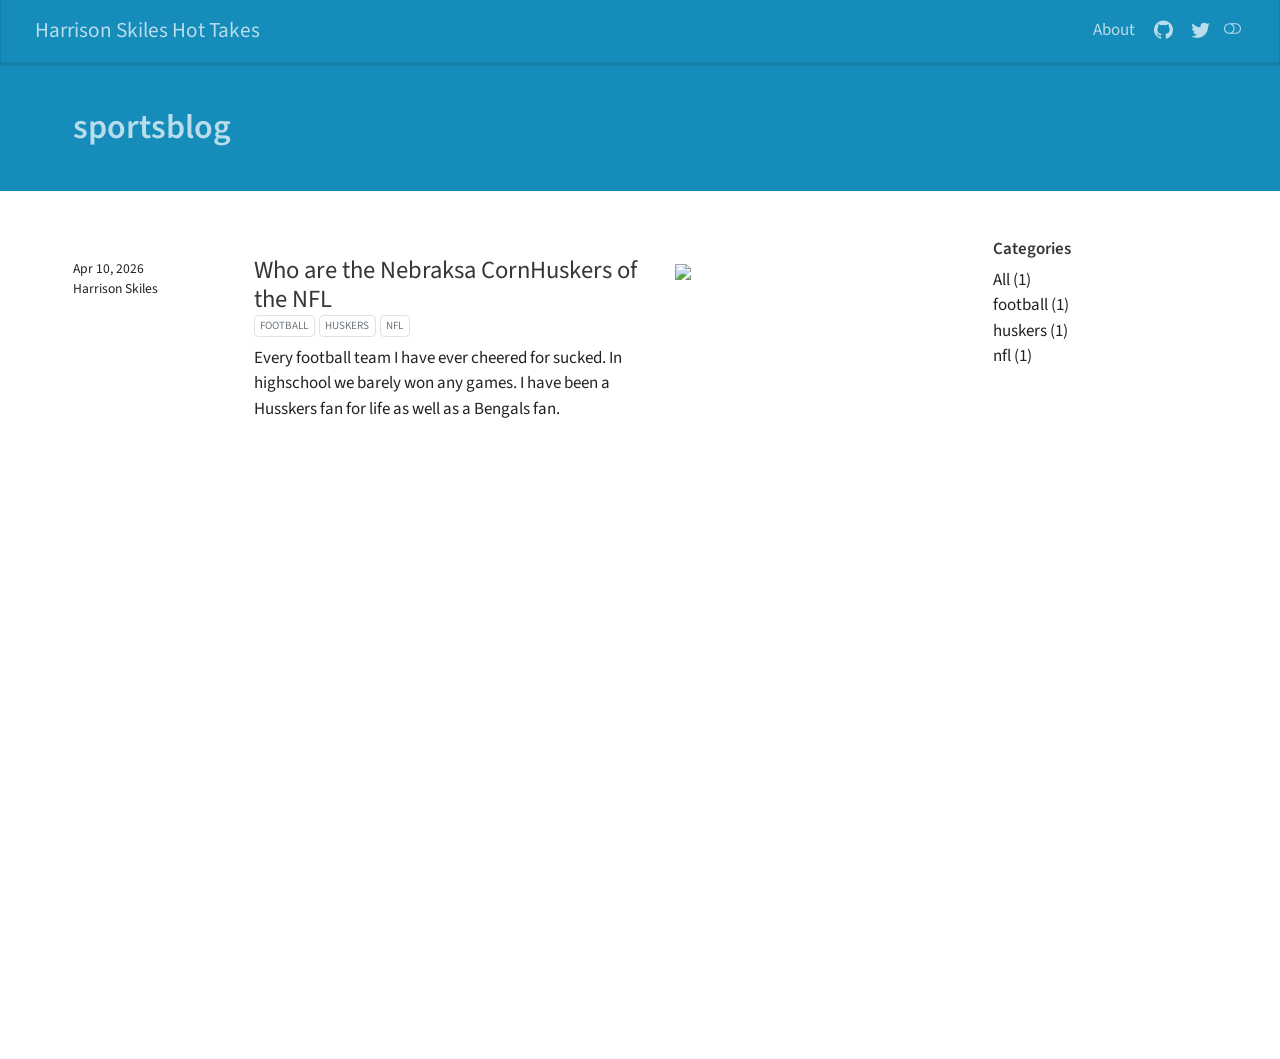
==== index.html @ ccaba86a "edited About me" ====
<!DOCTYPE html>
<html xmlns="http://www.w3.org/1999/xhtml" lang="en" xml:lang="en"><head>

<meta charset="utf-8">
<meta name="generator" content="quarto-1.8.25">

<meta name="viewport" content="width=device-width, initial-scale=1.0, user-scalable=yes">


<title>sportsblog – Harrison Skiles Hot Takes</title>
<style>
code{white-space: pre-wrap;}
span.smallcaps{font-variant: small-caps;}
div.columns{display: flex; gap: min(4vw, 1.5em);}
div.column{flex: auto; overflow-x: auto;}
div.hanging-indent{margin-left: 1.5em; text-indent: -1.5em;}
ul.task-list{list-style: none;}
ul.task-list li input[type="checkbox"] {
  width: 0.8em;
  margin: 0 0.8em 0.2em -1em; /* quarto-specific, see https://github.com/quarto-dev/quarto-cli/issues/4556 */ 
  vertical-align: middle;
}
</style>


<script src="site_libs/quarto-nav/quarto-nav.js"></script>
<script src="site_libs/quarto-nav/headroom.min.js"></script>
<script src="site_libs/clipboard/clipboard.min.js"></script>
<script src="site_libs/quarto-search/autocomplete.umd.js"></script>
<script src="site_libs/quarto-search/fuse.min.js"></script>
<script src="site_libs/quarto-search/quarto-search.js"></script>
<meta name="quarto:offset" content="./">
<link href="./logo.png" rel="icon" type="image/png">
<script src="site_libs/quarto-listing/list.min.js"></script>
<script src="site_libs/quarto-listing/quarto-listing.js"></script>
<script src="site_libs/quarto-html/quarto.js" type="module"></script>
<script src="site_libs/quarto-html/tabsets/tabsets.js" type="module"></script>
<script src="site_libs/quarto-html/axe/axe-check.js" type="module"></script>
<script src="site_libs/quarto-html/popper.min.js"></script>
<script src="site_libs/quarto-html/tippy.umd.min.js"></script>
<script src="site_libs/quarto-html/anchor.min.js"></script>
<link href="site_libs/quarto-html/tippy.css" rel="stylesheet">
<link href="site_libs/quarto-html/quarto-syntax-highlighting-7b89279ff1a6dce999919e0e67d4d9ec.css" rel="stylesheet" class="quarto-color-scheme" id="quarto-text-highlighting-styles">
<link href="site_libs/quarto-html/quarto-syntax-highlighting-dark-707d8167ce6003fca903bfe2be84ab7f.css" rel="stylesheet" class="quarto-color-scheme quarto-color-alternate" id="quarto-text-highlighting-styles">
<link href="site_libs/quarto-html/quarto-syntax-highlighting-7b89279ff1a6dce999919e0e67d4d9ec.css" rel="stylesheet" class="quarto-color-scheme-extra" id="quarto-text-highlighting-styles">
<script src="site_libs/bootstrap/bootstrap.min.js"></script>
<link href="site_libs/bootstrap/bootstrap-icons.css" rel="stylesheet">
<link href="site_libs/bootstrap/bootstrap-051849a2a1e0f68eed7367b8dc269a5d.min.css" rel="stylesheet" append-hash="true" class="quarto-color-scheme" id="quarto-bootstrap" data-mode="light">
<link href="site_libs/bootstrap/bootstrap-dark-1e331284f2732624e1aaac149c455d23.min.css" rel="stylesheet" append-hash="true" class="quarto-color-scheme quarto-color-alternate" id="quarto-bootstrap" data-mode="light">
<link href="site_libs/bootstrap/bootstrap-051849a2a1e0f68eed7367b8dc269a5d.min.css" rel="stylesheet" append-hash="true" class="quarto-color-scheme-extra" id="quarto-bootstrap" data-mode="light">
<script id="quarto-search-options" type="application/json">{
  "location": "navbar",
  "copy-button": false,
  "collapse-after": 3,
  "panel-placement": "end",
  "type": "overlay",
  "limit": 50,
  "keyboard-shortcut": [
    "f",
    "/",
    "s"
  ],
  "show-item-context": false,
  "language": {
    "search-no-results-text": "No results",
    "search-matching-documents-text": "matching documents",
    "search-copy-link-title": "Copy link to search",
    "search-hide-matches-text": "Hide additional matches",
    "search-more-match-text": "more match in this document",
    "search-more-matches-text": "more matches in this document",
    "search-clear-button-title": "Clear",
    "search-text-placeholder": "",
    "search-detached-cancel-button-title": "Cancel",
    "search-submit-button-title": "Submit",
    "search-label": "Search"
  }
}</script>
<script>

  window.document.addEventListener("DOMContentLoaded", function (_event) {
    const listingTargetEl = window.document.querySelector('#listing-listing .list');
    if (!listingTargetEl) {
      // No listing discovered, do not attach.
      return; 
    }

    const options = {
      valueNames: ['listing-date','listing-title','listing-author','listing-image','listing-description','listing-categories',{ data: ['index'] },{ data: ['categories'] },{ data: ['listing-date-sort'] },{ data: ['listing-file-modified-sort'] }],
      
      searchColumns: ["listing-date","listing-title","listing-author","listing-image","listing-description","listing-categories"],
    };

    window['quarto-listings'] = window['quarto-listings'] || {};
    window['quarto-listings']['listing-listing'] = new List('listing-listing', options);

    if (window['quarto-listing-loaded']) {
      window['quarto-listing-loaded']();
    }
  });

  window.addEventListener('hashchange',() => {
    if (window['quarto-listing-loaded']) {
      window['quarto-listing-loaded']();
    }
  })
  </script>

  <script src="https://cdnjs.cloudflare.com/polyfill/v3/polyfill.min.js?features=es6"></script>
  <script src="https://cdn.jsdelivr.net/npm/mathjax@3/es5/tex-chtml-full.js" type="text/javascript"></script>

<script type="text/javascript">
const typesetMath = (el) => {
  if (window.MathJax) {
    // MathJax Typeset
    window.MathJax.typeset([el]);
  } else if (window.katex) {
    // KaTeX Render
    var mathElements = el.getElementsByClassName("math");
    var macros = [];
    for (var i = 0; i < mathElements.length; i++) {
      var texText = mathElements[i].firstChild;
      if (mathElements[i].tagName == "SPAN" && texText && texText.data) {
        window.katex.render(texText.data, mathElements[i], {
          displayMode: mathElements[i].classList.contains('display'),
          throwOnError: false,
          macros: macros,
          fleqn: false
        });
      }
    }
  }
}
window.Quarto = {
  typesetMath
};
</script>

<link rel="stylesheet" href="styles.css">
</head>

<body class="nav-fixed quarto-light"><script id="quarto-html-before-body" type="application/javascript">
    const toggleBodyColorMode = (bsSheetEl) => {
      const mode = bsSheetEl.getAttribute("data-mode");
      const bodyEl = window.document.querySelector("body");
      if (mode === "dark") {
        bodyEl.classList.add("quarto-dark");
        bodyEl.classList.remove("quarto-light");
      } else {
        bodyEl.classList.add("quarto-light");
        bodyEl.classList.remove("quarto-dark");
      }
    }
    const toggleBodyColorPrimary = () => {
      const bsSheetEl = window.document.querySelector("link#quarto-bootstrap:not([rel=disabled-stylesheet])");
      if (bsSheetEl) {
        toggleBodyColorMode(bsSheetEl);
      }
    }
    const setColorSchemeToggle = (alternate) => {
      const toggles = window.document.querySelectorAll('.quarto-color-scheme-toggle');
      for (let i=0; i < toggles.length; i++) {
        const toggle = toggles[i];
        if (toggle) {
          if (alternate) {
            toggle.classList.add("alternate");
          } else {
            toggle.classList.remove("alternate");
          }
        }
      }
    };
    const toggleColorMode = (alternate) => {
      // Switch the stylesheets
      const primaryStylesheets = window.document.querySelectorAll('link.quarto-color-scheme:not(.quarto-color-alternate)');
      const alternateStylesheets = window.document.querySelectorAll('link.quarto-color-scheme.quarto-color-alternate');
      manageTransitions('#quarto-margin-sidebar .nav-link', false);
      if (alternate) {
        // note: dark is layered on light, we don't disable primary!
        enableStylesheet(alternateStylesheets);
        for (const sheetNode of alternateStylesheets) {
          if (sheetNode.id === "quarto-bootstrap") {
            toggleBodyColorMode(sheetNode);
          }
        }
      } else {
        disableStylesheet(alternateStylesheets);
        enableStylesheet(primaryStylesheets)
        toggleBodyColorPrimary();
      }
      manageTransitions('#quarto-margin-sidebar .nav-link', true);
      // Switch the toggles
      setColorSchemeToggle(alternate)
      // Hack to workaround the fact that safari doesn't
      // properly recolor the scrollbar when toggling (#1455)
      if (navigator.userAgent.indexOf('Safari') > 0 && navigator.userAgent.indexOf('Chrome') == -1) {
        manageTransitions("body", false);
        window.scrollTo(0, 1);
        setTimeout(() => {
          window.scrollTo(0, 0);
          manageTransitions("body", true);
        }, 40);
      }
    }
    const disableStylesheet = (stylesheets) => {
      for (let i=0; i < stylesheets.length; i++) {
        const stylesheet = stylesheets[i];
        stylesheet.rel = 'disabled-stylesheet';
      }
    }
    const enableStylesheet = (stylesheets) => {
      for (let i=0; i < stylesheets.length; i++) {
        const stylesheet = stylesheets[i];
        if(stylesheet.rel !== 'stylesheet') { // for Chrome, which will still FOUC without this check
          stylesheet.rel = 'stylesheet';
        }
      }
    }
    const manageTransitions = (selector, allowTransitions) => {
      const els = window.document.querySelectorAll(selector);
      for (let i=0; i < els.length; i++) {
        const el = els[i];
        if (allowTransitions) {
          el.classList.remove('notransition');
        } else {
          el.classList.add('notransition');
        }
      }
    }
    const isFileUrl = () => {
      return window.location.protocol === 'file:';
    }
    const hasAlternateSentinel = () => {
      let styleSentinel = getColorSchemeSentinel();
      if (styleSentinel !== null) {
        return styleSentinel === "alternate";
      } else {
        return false;
      }
    }
    const setStyleSentinel = (alternate) => {
      const value = alternate ? "alternate" : "default";
      if (!isFileUrl()) {
        window.localStorage.setItem("quarto-color-scheme", value);
      } else {
        localAlternateSentinel = value;
      }
    }
    const getColorSchemeSentinel = () => {
      if (!isFileUrl()) {
        const storageValue = window.localStorage.getItem("quarto-color-scheme");
        return storageValue != null ? storageValue : localAlternateSentinel;
      } else {
        return localAlternateSentinel;
      }
    }
    const toggleGiscusIfUsed = (isAlternate, darkModeDefault) => {
      const baseTheme = document.querySelector('#giscus-base-theme')?.value ?? 'light';
      const alternateTheme = document.querySelector('#giscus-alt-theme')?.value ?? 'dark';
      let newTheme = '';
      if(authorPrefersDark) {
        newTheme = isAlternate ? baseTheme : alternateTheme;
      } else {
        newTheme = isAlternate ? alternateTheme : baseTheme;
      }
      const changeGiscusTheme = () => {
        // From: https://github.com/giscus/giscus/issues/336
        const sendMessage = (message) => {
          const iframe = document.querySelector('iframe.giscus-frame');
          if (!iframe) return;
          iframe.contentWindow.postMessage({ giscus: message }, 'https://giscus.app');
        }
        sendMessage({
          setConfig: {
            theme: newTheme
          }
        });
      }
      const isGiscussLoaded = window.document.querySelector('iframe.giscus-frame') !== null;
      if (isGiscussLoaded) {
        changeGiscusTheme();
      }
    };
    const authorPrefersDark = false;
    const darkModeDefault = authorPrefersDark;
      document.querySelector('link#quarto-text-highlighting-styles.quarto-color-scheme-extra').rel = 'disabled-stylesheet';
      document.querySelector('link#quarto-bootstrap.quarto-color-scheme-extra').rel = 'disabled-stylesheet';
    let localAlternateSentinel = darkModeDefault ? 'alternate' : 'default';
    // Dark / light mode switch
    window.quartoToggleColorScheme = () => {
      // Read the current dark / light value
      let toAlternate = !hasAlternateSentinel();
      toggleColorMode(toAlternate);
      setStyleSentinel(toAlternate);
      toggleGiscusIfUsed(toAlternate, darkModeDefault);
      window.dispatchEvent(new Event('resize'));
    };
    // Switch to dark mode if need be
    if (hasAlternateSentinel()) {
      toggleColorMode(true);
    } else {
      toggleColorMode(false);
    }
  </script>

<div id="quarto-search-results"></div>
  <header id="quarto-header" class="headroom fixed-top quarto-banner">
    <nav class="navbar navbar-expand-lg " data-bs-theme="dark">
      <div class="navbar-container container-fluid">
      <div class="navbar-brand-container mx-auto">
    <a href="./index.html" class="navbar-brand navbar-brand-logo">
    </a>
    <a class="navbar-brand" href="./index.html">
    <span class="navbar-title">Harrison Skiles Hot Takes</span>
    </a>
  </div>
            <div id="quarto-search" class="" title="Search"></div>
          <button class="navbar-toggler" type="button" data-bs-toggle="collapse" data-bs-target="#navbarCollapse" aria-controls="navbarCollapse" role="menu" aria-expanded="false" aria-label="Toggle navigation" onclick="if (window.quartoToggleHeadroom) { window.quartoToggleHeadroom(); }">
  <span class="navbar-toggler-icon"></span>
</button>
          <div class="collapse navbar-collapse" id="navbarCollapse">
            <ul class="navbar-nav navbar-nav-scroll ms-auto">
  <li class="nav-item">
    <a class="nav-link" href="./about.html"> 
<span class="menu-text">About</span></a>
  </li>  
  <li class="nav-item compact">
    <a class="nav-link" href="https://github.com/hskiles"> <i class="bi bi-github" role="img">
</i> 
<span class="menu-text"></span></a>
  </li>  
  <li class="nav-item compact">
    <a class="nav-link" href="https://twitter.com/mattwaite"> <i class="bi bi-twitter" role="img">
</i> 
<span class="menu-text"></span></a>
  </li>  
</ul>
          </div> <!-- /navcollapse -->
            <div class="quarto-navbar-tools">
  <a href="" class="quarto-color-scheme-toggle quarto-navigation-tool  px-1" onclick="window.quartoToggleColorScheme(); return false;" title="Toggle dark mode"><i class="bi"></i></a>
</div>
      </div> <!-- /container-fluid -->
    </nav>
</header>
<!-- content -->
<header id="title-block-header" class="quarto-title-block default page-columns page-full">
  <div class="quarto-title-banner page-columns page-full">
    <div class="quarto-title column-page-left">
      <h1 class="title">sportsblog</h1>
                      </div>
  </div>
    
  
  <div class="quarto-title-meta column-page-left">

      
    
      
    </div>
    
  
  </header><div id="quarto-content" class="quarto-container page-columns page-rows-contents page-layout-full page-navbar">
<!-- sidebar -->
<!-- margin-sidebar -->
    <div id="quarto-margin-sidebar" class="sidebar margin-sidebar">
        
    <h5 class="quarto-listing-category-title">Categories</h5><div class="quarto-listing-category category-default"><div class="category" data-category="">All <span class="quarto-category-count">(1)</span></div><div class="category" data-category="Zm9vdGJhbGw=">football <span class="quarto-category-count">(1)</span></div><div class="category" data-category="aHVza2Vycw==">huskers <span class="quarto-category-count">(1)</span></div><div class="category" data-category="bmZs">nfl <span class="quarto-category-count">(1)</span></div></div></div>
<!-- main -->
<main class="content quarto-banner-title-block column-page-left" id="quarto-document-content">










<div class="quarto-listing quarto-listing-container-default" id="listing-listing">
<div class="list quarto-listing-default">
<div class="quarto-post image-right" data-index="0" data-categories="Zm9vdGJhbGwlMkNodXNrZXJzJTJDbmZs" data-listing-date-sort="1775797200000" data-listing-file-modified-sort="1775000383037" data-listing-date-modified-sort="NaN" data-listing-reading-time-sort="1" data-listing-word-count-sort="30">
<div class="thumbnail"><a href="./posts/ncaa-football-huskers-nfl/index.html" class="no-external">

<img loading="lazy" src="./posts/ncaa-football-huskers-nfl/image.png" class="thumbnail-image">

</a></div>
<div class="body">
<h3 class="no-anchor listing-title">
<a href="./posts/ncaa-football-huskers-nfl/index.html" class="no-external">Who are the Nebraksa CornHuskers of the NFL</a>
</h3>
<div class="listing-categories">

<div class="listing-category" onclick="window.quartoListingCategory('Zm9vdGJhbGw='); return false;">football</div>

<div class="listing-category" onclick="window.quartoListingCategory('aHVza2Vycw=='); return false;">huskers</div>

<div class="listing-category" onclick="window.quartoListingCategory('bmZs'); return false;">nfl</div>

</div>
<div class="delink listing-description"><a href="./posts/ncaa-football-huskers-nfl/index.html" class="no-external">
Every football team I have ever cheered for sucked. In highschool we barely won any games. I have been a Husskers fan for life as well as a Bengals fan.
</a></div>
</div>
<div class="metadata">
<a href="./posts/ncaa-football-huskers-nfl/index.html" class="no-external">
<div class="listing-date">
Apr 10, 2026
</div>
<div class="listing-author">
Harrison Skiles
</div>
</a>
</div>
</div>
</div>
<div class="listing-no-matching d-none">No matching items</div>
</div></main> <!-- /main -->
<script id="quarto-html-after-body" type="application/javascript">
  window.document.addEventListener("DOMContentLoaded", function (event) {
    // Ensure there is a toggle, if there isn't float one in the top right
    if (window.document.querySelector('.quarto-color-scheme-toggle') === null) {
      const a = window.document.createElement('a');
      a.classList.add('top-right');
      a.classList.add('quarto-color-scheme-toggle');
      a.href = "";
      a.onclick = function() { try { window.quartoToggleColorScheme(); } catch {} return false; };
      const i = window.document.createElement("i");
      i.classList.add('bi');
      a.appendChild(i);
      window.document.body.appendChild(a);
    }
    setColorSchemeToggle(hasAlternateSentinel())
    const icon = "";
    const anchorJS = new window.AnchorJS();
    anchorJS.options = {
      placement: 'right',
      icon: icon
    };
    anchorJS.add('.anchored');
    const isCodeAnnotation = (el) => {
      for (const clz of el.classList) {
        if (clz.startsWith('code-annotation-')) {                     
          return true;
        }
      }
      return false;
    }
    const onCopySuccess = function(e) {
      // button target
      const button = e.trigger;
      // don't keep focus
      button.blur();
      // flash "checked"
      button.classList.add('code-copy-button-checked');
      var currentTitle = button.getAttribute("title");
      button.setAttribute("title", "Copied!");
      let tooltip;
      if (window.bootstrap) {
        button.setAttribute("data-bs-toggle", "tooltip");
        button.setAttribute("data-bs-placement", "left");
        button.setAttribute("data-bs-title", "Copied!");
        tooltip = new bootstrap.Tooltip(button, 
          { trigger: "manual", 
            customClass: "code-copy-button-tooltip",
            offset: [0, -8]});
        tooltip.show();    
      }
      setTimeout(function() {
        if (tooltip) {
          tooltip.hide();
          button.removeAttribute("data-bs-title");
          button.removeAttribute("data-bs-toggle");
          button.removeAttribute("data-bs-placement");
        }
        button.setAttribute("title", currentTitle);
        button.classList.remove('code-copy-button-checked');
      }, 1000);
      // clear code selection
      e.clearSelection();
    }
    const getTextToCopy = function(trigger) {
      const outerScaffold = trigger.parentElement.cloneNode(true);
      const codeEl = outerScaffold.querySelector('code');
      for (const childEl of codeEl.children) {
        if (isCodeAnnotation(childEl)) {
          childEl.remove();
        }
      }
      return codeEl.innerText;
    }
    const clipboard = new window.ClipboardJS('.code-copy-button:not([data-in-quarto-modal])', {
      text: getTextToCopy
    });
    clipboard.on('success', onCopySuccess);
    if (window.document.getElementById('quarto-embedded-source-code-modal')) {
      const clipboardModal = new window.ClipboardJS('.code-copy-button[data-in-quarto-modal]', {
        text: getTextToCopy,
        container: window.document.getElementById('quarto-embedded-source-code-modal')
      });
      clipboardModal.on('success', onCopySuccess);
    }
      var localhostRegex = new RegExp(/^(?:http|https):\/\/localhost\:?[0-9]*\//);
      var mailtoRegex = new RegExp(/^mailto:/);
        var filterRegex = new RegExp('/' + window.location.host + '/');
      var isInternal = (href) => {
          return filterRegex.test(href) || localhostRegex.test(href) || mailtoRegex.test(href);
      }
      // Inspect non-navigation links and adorn them if external
     var links = window.document.querySelectorAll('a[href]:not(.nav-link):not(.navbar-brand):not(.toc-action):not(.sidebar-link):not(.sidebar-item-toggle):not(.pagination-link):not(.no-external):not([aria-hidden]):not(.dropdown-item):not(.quarto-navigation-tool):not(.about-link)');
      for (var i=0; i<links.length; i++) {
        const link = links[i];
        if (!isInternal(link.href)) {
          // undo the damage that might have been done by quarto-nav.js in the case of
          // links that we want to consider external
          if (link.dataset.originalHref !== undefined) {
            link.href = link.dataset.originalHref;
          }
        }
      }
    function tippyHover(el, contentFn, onTriggerFn, onUntriggerFn) {
      const config = {
        allowHTML: true,
        maxWidth: 500,
        delay: 100,
        arrow: false,
        appendTo: function(el) {
            return el.parentElement;
        },
        interactive: true,
        interactiveBorder: 10,
        theme: 'quarto',
        placement: 'bottom-start',
      };
      if (contentFn) {
        config.content = contentFn;
      }
      if (onTriggerFn) {
        config.onTrigger = onTriggerFn;
      }
      if (onUntriggerFn) {
        config.onUntrigger = onUntriggerFn;
      }
      window.tippy(el, config); 
    }
    const noterefs = window.document.querySelectorAll('a[role="doc-noteref"]');
    for (var i=0; i<noterefs.length; i++) {
      const ref = noterefs[i];
      tippyHover(ref, function() {
        // use id or data attribute instead here
        let href = ref.getAttribute('data-footnote-href') || ref.getAttribute('href');
        try { href = new URL(href).hash; } catch {}
        const id = href.replace(/^#\/?/, "");
        const note = window.document.getElementById(id);
        if (note) {
          return note.innerHTML;
        } else {
          return "";
        }
      });
    }
    const xrefs = window.document.querySelectorAll('a.quarto-xref');
    const processXRef = (id, note) => {
      // Strip column container classes
      const stripColumnClz = (el) => {
        el.classList.remove("page-full", "page-columns");
        if (el.children) {
          for (const child of el.children) {
            stripColumnClz(child);
          }
        }
      }
      stripColumnClz(note)
      if (id === null || id.startsWith('sec-')) {
        // Special case sections, only their first couple elements
        const container = document.createElement("div");
        if (note.children && note.children.length > 2) {
          container.appendChild(note.children[0].cloneNode(true));
          for (let i = 1; i < note.children.length; i++) {
            const child = note.children[i];
            if (child.tagName === "P" && child.innerText === "") {
              continue;
            } else {
              container.appendChild(child.cloneNode(true));
              break;
            }
          }
          if (window.Quarto?.typesetMath) {
            window.Quarto.typesetMath(container);
          }
          return container.innerHTML
        } else {
          if (window.Quarto?.typesetMath) {
            window.Quarto.typesetMath(note);
          }
          return note.innerHTML;
        }
      } else {
        // Remove any anchor links if they are present
        const anchorLink = note.querySelector('a.anchorjs-link');
        if (anchorLink) {
          anchorLink.remove();
        }
        if (window.Quarto?.typesetMath) {
          window.Quarto.typesetMath(note);
        }
        if (note.classList.contains("callout")) {
          return note.outerHTML;
        } else {
          return note.innerHTML;
        }
      }
    }
    for (var i=0; i<xrefs.length; i++) {
      const xref = xrefs[i];
      tippyHover(xref, undefined, function(instance) {
        instance.disable();
        let url = xref.getAttribute('href');
        let hash = undefined; 
        if (url.startsWith('#')) {
          hash = url;
        } else {
          try { hash = new URL(url).hash; } catch {}
        }
        if (hash) {
          const id = hash.replace(/^#\/?/, "");
          const note = window.document.getElementById(id);
          if (note !== null) {
            try {
              const html = processXRef(id, note.cloneNode(true));
              instance.setContent(html);
            } finally {
              instance.enable();
              instance.show();
            }
          } else {
            // See if we can fetch this
            fetch(url.split('#')[0])
            .then(res => res.text())
            .then(html => {
              const parser = new DOMParser();
              const htmlDoc = parser.parseFromString(html, "text/html");
              const note = htmlDoc.getElementById(id);
              if (note !== null) {
                const html = processXRef(id, note);
                instance.setContent(html);
              } 
            }).finally(() => {
              instance.enable();
              instance.show();
            });
          }
        } else {
          // See if we can fetch a full url (with no hash to target)
          // This is a special case and we should probably do some content thinning / targeting
          fetch(url)
          .then(res => res.text())
          .then(html => {
            const parser = new DOMParser();
            const htmlDoc = parser.parseFromString(html, "text/html");
            const note = htmlDoc.querySelector('main.content');
            if (note !== null) {
              // This should only happen for chapter cross references
              // (since there is no id in the URL)
              // remove the first header
              if (note.children.length > 0 && note.children[0].tagName === "HEADER") {
                note.children[0].remove();
              }
              const html = processXRef(null, note);
              instance.setContent(html);
            } 
          }).finally(() => {
            instance.enable();
            instance.show();
          });
        }
      }, function(instance) {
      });
    }
        let selectedAnnoteEl;
        const selectorForAnnotation = ( cell, annotation) => {
          let cellAttr = 'data-code-cell="' + cell + '"';
          let lineAttr = 'data-code-annotation="' +  annotation + '"';
          const selector = 'span[' + cellAttr + '][' + lineAttr + ']';
          return selector;
        }
        const selectCodeLines = (annoteEl) => {
          const doc = window.document;
          const targetCell = annoteEl.getAttribute("data-target-cell");
          const targetAnnotation = annoteEl.getAttribute("data-target-annotation");
          const annoteSpan = window.document.querySelector(selectorForAnnotation(targetCell, targetAnnotation));
          const lines = annoteSpan.getAttribute("data-code-lines").split(",");
          const lineIds = lines.map((line) => {
            return targetCell + "-" + line;
          })
          let top = null;
          let height = null;
          let parent = null;
          if (lineIds.length > 0) {
              //compute the position of the single el (top and bottom and make a div)
              const el = window.document.getElementById(lineIds[0]);
              top = el.offsetTop;
              height = el.offsetHeight;
              parent = el.parentElement.parentElement;
            if (lineIds.length > 1) {
              const lastEl = window.document.getElementById(lineIds[lineIds.length - 1]);
              const bottom = lastEl.offsetTop + lastEl.offsetHeight;
              height = bottom - top;
            }
            if (top !== null && height !== null && parent !== null) {
              // cook up a div (if necessary) and position it 
              let div = window.document.getElementById("code-annotation-line-highlight");
              if (div === null) {
                div = window.document.createElement("div");
                div.setAttribute("id", "code-annotation-line-highlight");
                div.style.position = 'absolute';
                parent.appendChild(div);
              }
              div.style.top = top - 2 + "px";
              div.style.height = height + 4 + "px";
              div.style.left = 0;
              let gutterDiv = window.document.getElementById("code-annotation-line-highlight-gutter");
              if (gutterDiv === null) {
                gutterDiv = window.document.createElement("div");
                gutterDiv.setAttribute("id", "code-annotation-line-highlight-gutter");
                gutterDiv.style.position = 'absolute';
                const codeCell = window.document.getElementById(targetCell);
                const gutter = codeCell.querySelector('.code-annotation-gutter');
                gutter.appendChild(gutterDiv);
              }
              gutterDiv.style.top = top - 2 + "px";
              gutterDiv.style.height = height + 4 + "px";
            }
            selectedAnnoteEl = annoteEl;
          }
        };
        const unselectCodeLines = () => {
          const elementsIds = ["code-annotation-line-highlight", "code-annotation-line-highlight-gutter"];
          elementsIds.forEach((elId) => {
            const div = window.document.getElementById(elId);
            if (div) {
              div.remove();
            }
          });
          selectedAnnoteEl = undefined;
        };
          // Handle positioning of the toggle
      window.addEventListener(
        "resize",
        throttle(() => {
          elRect = undefined;
          if (selectedAnnoteEl) {
            selectCodeLines(selectedAnnoteEl);
          }
        }, 10)
      );
      function throttle(fn, ms) {
      let throttle = false;
      let timer;
        return (...args) => {
          if(!throttle) { // first call gets through
              fn.apply(this, args);
              throttle = true;
          } else { // all the others get throttled
              if(timer) clearTimeout(timer); // cancel #2
              timer = setTimeout(() => {
                fn.apply(this, args);
                timer = throttle = false;
              }, ms);
          }
        };
      }
        // Attach click handler to the DT
        const annoteDls = window.document.querySelectorAll('dt[data-target-cell]');
        for (const annoteDlNode of annoteDls) {
          annoteDlNode.addEventListener('click', (event) => {
            const clickedEl = event.target;
            if (clickedEl !== selectedAnnoteEl) {
              unselectCodeLines();
              const activeEl = window.document.querySelector('dt[data-target-cell].code-annotation-active');
              if (activeEl) {
                activeEl.classList.remove('code-annotation-active');
              }
              selectCodeLines(clickedEl);
              clickedEl.classList.add('code-annotation-active');
            } else {
              // Unselect the line
              unselectCodeLines();
              clickedEl.classList.remove('code-annotation-active');
            }
          });
        }
    const findCites = (el) => {
      const parentEl = el.parentElement;
      if (parentEl) {
        const cites = parentEl.dataset.cites;
        if (cites) {
          return {
            el,
            cites: cites.split(' ')
          };
        } else {
          return findCites(el.parentElement)
        }
      } else {
        return undefined;
      }
    };
    var bibliorefs = window.document.querySelectorAll('a[role="doc-biblioref"]');
    for (var i=0; i<bibliorefs.length; i++) {
      const ref = bibliorefs[i];
      const citeInfo = findCites(ref);
      if (citeInfo) {
        tippyHover(citeInfo.el, function() {
          var popup = window.document.createElement('div');
          citeInfo.cites.forEach(function(cite) {
            var citeDiv = window.document.createElement('div');
            citeDiv.classList.add('hanging-indent');
            citeDiv.classList.add('csl-entry');
            var biblioDiv = window.document.getElementById('ref-' + cite);
            if (biblioDiv) {
              citeDiv.innerHTML = biblioDiv.innerHTML;
            }
            popup.appendChild(citeDiv);
          });
          return popup.innerHTML;
        });
      }
    }
  });
  </script>
</div> <!-- /content -->




</body></html>
---- site_libs/quarto-html/tippy.css ----
.tippy-box[data-animation=fade][data-state=hidden]{opacity:0}[data-tippy-root]{max-width:calc(100vw - 10px)}.tippy-box{position:relative;background-color:#333;color:#fff;border-radius:4px;font-size:14px;line-height:1.4;white-space:normal;outline:0;transition-property:transform,visibility,opacity}.tippy-box[data-placement^=top]>.tippy-arrow{bottom:0}.tippy-box[data-placement^=top]>.tippy-arrow:before{bottom:-7px;left:0;border-width:8px 8px 0;border-top-color:initial;transform-origin:center top}.tippy-box[data-placement^=bottom]>.tippy-arrow{top:0}.tippy-box[data-placement^=bottom]>.tippy-arrow:before{top:-7px;left:0;border-width:0 8px 8px;border-bottom-color:initial;transform-origin:center bottom}.tippy-box[data-placement^=left]>.tippy-arrow{right:0}.tippy-box[data-placement^=left]>.tippy-arrow:before{border-width:8px 0 8px 8px;border-left-color:initial;right:-7px;transform-origin:center left}.tippy-box[data-placement^=right]>.tippy-arrow{left:0}.tippy-box[data-placement^=right]>.tippy-arrow:before{left:-7px;border-width:8px 8px 8px 0;border-right-color:initial;transform-origin:center right}.tippy-box[data-inertia][data-state=visible]{transition-timing-function:cubic-bezier(.54,1.5,.38,1.11)}.tippy-arrow{width:16px;height:16px;color:#333}.tippy-arrow:before{content:"";position:absolute;border-color:transparent;border-style:solid}.tippy-content{position:relative;padding:5px 9px;z-index:1}
---- site_libs/quarto-html/quarto-syntax-highlighting-7b89279ff1a6dce999919e0e67d4d9ec.css ----
/* quarto syntax highlight colors */
:root {
  --quarto-hl-ot-color: #003B4F;
  --quarto-hl-at-color: #657422;
  --quarto-hl-ss-color: #20794D;
  --quarto-hl-an-color: #5E5E5E;
  --quarto-hl-fu-color: #4758AB;
  --quarto-hl-st-color: #20794D;
  --quarto-hl-cf-color: #003B4F;
  --quarto-hl-op-color: #5E5E5E;
  --quarto-hl-er-color: #AD0000;
  --quarto-hl-bn-color: #AD0000;
  --quarto-hl-al-color: #AD0000;
  --quarto-hl-va-color: #111111;
  --quarto-hl-bu-color: inherit;
  --quarto-hl-ex-color: inherit;
  --quarto-hl-pp-color: #AD0000;
  --quarto-hl-in-color: #5E5E5E;
  --quarto-hl-vs-color: #20794D;
  --quarto-hl-wa-color: #5E5E5E;
  --quarto-hl-do-color: #5E5E5E;
  --quarto-hl-im-color: #00769E;
  --quarto-hl-ch-color: #20794D;
  --quarto-hl-dt-color: #AD0000;
  --quarto-hl-fl-color: #AD0000;
  --quarto-hl-co-color: #5E5E5E;
  --quarto-hl-cv-color: #5E5E5E;
  --quarto-hl-cn-color: #8f5902;
  --quarto-hl-sc-color: #5E5E5E;
  --quarto-hl-dv-color: #AD0000;
  --quarto-hl-kw-color: #003B4F;
}

/* other quarto variables */
:root {
  --quarto-font-monospace: SFMono-Regular, Menlo, Monaco, Consolas, "Liberation Mono", "Courier New", monospace;
}

/* syntax highlight based on Pandoc's rules */
pre > code.sourceCode > span {
  color: #003B4F;
}

code.sourceCode > span {
  color: #003B4F;
}

div.sourceCode,
div.sourceCode pre.sourceCode {
  color: #003B4F;
}

/* Normal */
code span {
  color: #003B4F;
}

/* Alert */
code span.al {
  color: #AD0000;
  font-style: inherit;
}

/* Annotation */
code span.an {
  color: #5E5E5E;
  font-style: inherit;
}

/* Attribute */
code span.at {
  color: #657422;
  font-style: inherit;
}

/* BaseN */
code span.bn {
  color: #AD0000;
  font-style: inherit;
}

/* BuiltIn */
code span.bu {
  font-style: inherit;
}

/* ControlFlow */
code span.cf {
  color: #003B4F;
  font-weight: bold;
  font-style: inherit;
}

/* Char */
code span.ch {
  color: #20794D;
  font-style: inherit;
}

/* Constant */
code span.cn {
  color: #8f5902;
  font-style: inherit;
}

/* Comment */
code span.co {
  color: #5E5E5E;
  font-style: inherit;
}

/* CommentVar */
code span.cv {
  color: #5E5E5E;
  font-style: italic;
}

/* Documentation */
code span.do {
  color: #5E5E5E;
  font-style: italic;
}

/* DataType */
code span.dt {
  color: #AD0000;
  font-style: inherit;
}

/* DecVal */
code span.dv {
  color: #AD0000;
  font-style: inherit;
}

/* Error */
code span.er {
  color: #AD0000;
  font-style: inherit;
}

/* Extension */
code span.ex {
  font-style: inherit;
}

/* Float */
code span.fl {
  color: #AD0000;
  font-style: inherit;
}

/* Function */
code span.fu {
  color: #4758AB;
  font-style: inherit;
}

/* Import */
code span.im {
  color: #00769E;
  font-style: inherit;
}

/* Information */
code span.in {
  color: #5E5E5E;
  font-style: inherit;
}

/* Keyword */
code span.kw {
  color: #003B4F;
  font-weight: bold;
  font-style: inherit;
}

/* Operator */
code span.op {
  color: #5E5E5E;
  font-style: inherit;
}

/* Other */
code span.ot {
  color: #003B4F;
  font-style: inherit;
}

/* Preprocessor */
code span.pp {
  color: #AD0000;
  font-style: inherit;
}

/* SpecialChar */
code span.sc {
  color: #5E5E5E;
  font-style: inherit;
}

/* SpecialString */
code span.ss {
  color: #20794D;
  font-style: inherit;
}

/* String */
code span.st {
  color: #20794D;
  font-style: inherit;
}

/* Variable */
code span.va {
  color: #111111;
  font-style: inherit;
}

/* VerbatimString */
code span.vs {
  color: #20794D;
  font-style: inherit;
}

/* Warning */
code span.wa {
  color: #5E5E5E;
  font-style: italic;
}

.prevent-inlining {
  content: "</";
}

/*# sourceMappingURL=3944bc705cfaf4c80e56f77c5205168a.css.map */
---- site_libs/quarto-html/quarto-syntax-highlighting-dark-707d8167ce6003fca903bfe2be84ab7f.css ----
/* quarto syntax highlight colors */
:root {
  --quarto-hl-al-color: #f07178;
  --quarto-hl-an-color: #d4d0ab;
  --quarto-hl-at-color: #00e0e0;
  --quarto-hl-bn-color: #d4d0ab;
  --quarto-hl-bu-color: #abe338;
  --quarto-hl-ch-color: #abe338;
  --quarto-hl-co-color: #f8f8f2;
  --quarto-hl-cv-color: #ffd700;
  --quarto-hl-cn-color: #ffd700;
  --quarto-hl-cf-color: #ffa07a;
  --quarto-hl-dt-color: #ffa07a;
  --quarto-hl-dv-color: #d4d0ab;
  --quarto-hl-do-color: #f8f8f2;
  --quarto-hl-er-color: #f07178;
  --quarto-hl-ex-color: #00e0e0;
  --quarto-hl-fl-color: #d4d0ab;
  --quarto-hl-fu-color: #ffa07a;
  --quarto-hl-im-color: #abe338;
  --quarto-hl-in-color: #d4d0ab;
  --quarto-hl-kw-color: #ffa07a;
  --quarto-hl-op-color: #ffa07a;
  --quarto-hl-ot-color: #00e0e0;
  --quarto-hl-pp-color: #dcc6e0;
  --quarto-hl-re-color: #00e0e0;
  --quarto-hl-sc-color: #abe338;
  --quarto-hl-ss-color: #abe338;
  --quarto-hl-st-color: #abe338;
  --quarto-hl-va-color: #00e0e0;
  --quarto-hl-vs-color: #abe338;
  --quarto-hl-wa-color: #dcc6e0;
}

/* other quarto variables */
:root {
  --quarto-font-monospace: SFMono-Regular, Menlo, Monaco, Consolas, "Liberation Mono", "Courier New", monospace;
}

/* syntax highlight based on Pandoc's rules */
pre > code.sourceCode > span {
  color: #f8f8f2;
}

code.sourceCode > span {
  color: #f8f8f2;
}

div.sourceCode,
div.sourceCode pre.sourceCode {
  color: #f8f8f2;
}

/* Normal */
code span {
  color: #f8f8f2;
}

/* Alert */
code span.al {
  color: #f07178;
}

/* Annotation */
code span.an {
  color: #d4d0ab;
}

/* Attribute */
code span.at {
  color: #00e0e0;
}

/* BaseN */
code span.bn {
  color: #d4d0ab;
}

/* BuiltIn */
code span.bu {
  color: #abe338;
}

/* ControlFlow */
code span.cf {
  font-weight: bold;
  color: #ffa07a;
}

/* Char */
code span.ch {
  color: #abe338;
}

/* Constant */
code span.cn {
  color: #ffd700;
}

/* Comment */
code span.co {
  font-style: italic;
  color: #f8f8f2;
}

/* CommentVar */
code span.cv {
  color: #ffd700;
}

/* Documentation */
code span.do {
  color: #f8f8f2;
}

/* DataType */
code span.dt {
  color: #ffa07a;
}

/* DecVal */
code span.dv {
  color: #d4d0ab;
}

/* Error */
code span.er {
  color: #f07178;
  text-decoration: underline;
}

/* Extension */
code span.ex {
  font-weight: bold;
  color: #00e0e0;
}

/* Float */
code span.fl {
  color: #d4d0ab;
}

/* Function */
code span.fu {
  color: #ffa07a;
}

/* Import */
code span.im {
  color: #abe338;
}

/* Information */
code span.in {
  color: #d4d0ab;
}

/* Keyword */
code span.kw {
  font-weight: bold;
  color: #ffa07a;
}

/* Operator */
code span.op {
  color: #ffa07a;
}

/* Other */
code span.ot {
  color: #00e0e0;
}

/* Preprocessor */
code span.pp {
  color: #dcc6e0;
}

/* RegionMarker */
code span.re {
  background-color: #f8f8f2;
  color: #00e0e0;
}

/* SpecialChar */
code span.sc {
  color: #abe338;
}

/* SpecialString */
code span.ss {
  color: #abe338;
}

/* String */
code span.st {
  color: #abe338;
}

/* Variable */
code span.va {
  color: #00e0e0;
}

/* VerbatimString */
code span.vs {
  color: #abe338;
}

/* Warning */
code span.wa {
  color: #dcc6e0;
}

.prevent-inlining {
  content: "</";
}

/*# sourceMappingURL=f5ab3bb6f5ded8da9f12dd3a91d3da26.css.map */
---- site_libs/quarto-html/quarto-syntax-highlighting-7b89279ff1a6dce999919e0e67d4d9ec.css ----
/* quarto syntax highlight colors */
:root {
  --quarto-hl-ot-color: #003B4F;
  --quarto-hl-at-color: #657422;
  --quarto-hl-ss-color: #20794D;
  --quarto-hl-an-color: #5E5E5E;
  --quarto-hl-fu-color: #4758AB;
  --quarto-hl-st-color: #20794D;
  --quarto-hl-cf-color: #003B4F;
  --quarto-hl-op-color: #5E5E5E;
  --quarto-hl-er-color: #AD0000;
  --quarto-hl-bn-color: #AD0000;
  --quarto-hl-al-color: #AD0000;
  --quarto-hl-va-color: #111111;
  --quarto-hl-bu-color: inherit;
  --quarto-hl-ex-color: inherit;
  --quarto-hl-pp-color: #AD0000;
  --quarto-hl-in-color: #5E5E5E;
  --quarto-hl-vs-color: #20794D;
  --quarto-hl-wa-color: #5E5E5E;
  --quarto-hl-do-color: #5E5E5E;
  --quarto-hl-im-color: #00769E;
  --quarto-hl-ch-color: #20794D;
  --quarto-hl-dt-color: #AD0000;
  --quarto-hl-fl-color: #AD0000;
  --quarto-hl-co-color: #5E5E5E;
  --quarto-hl-cv-color: #5E5E5E;
  --quarto-hl-cn-color: #8f5902;
  --quarto-hl-sc-color: #5E5E5E;
  --quarto-hl-dv-color: #AD0000;
  --quarto-hl-kw-color: #003B4F;
}

/* other quarto variables */
:root {
  --quarto-font-monospace: SFMono-Regular, Menlo, Monaco, Consolas, "Liberation Mono", "Courier New", monospace;
}

/* syntax highlight based on Pandoc's rules */
pre > code.sourceCode > span {
  color: #003B4F;
}

code.sourceCode > span {
  color: #003B4F;
}

div.sourceCode,
div.sourceCode pre.sourceCode {
  color: #003B4F;
}

/* Normal */
code span {
  color: #003B4F;
}

/* Alert */
code span.al {
  color: #AD0000;
  font-style: inherit;
}

/* Annotation */
code span.an {
  color: #5E5E5E;
  font-style: inherit;
}

/* Attribute */
code span.at {
  color: #657422;
  font-style: inherit;
}

/* BaseN */
code span.bn {
  color: #AD0000;
  font-style: inherit;
}

/* BuiltIn */
code span.bu {
  font-style: inherit;
}

/* ControlFlow */
code span.cf {
  color: #003B4F;
  font-weight: bold;
  font-style: inherit;
}

/* Char */
code span.ch {
  color: #20794D;
  font-style: inherit;
}

/* Constant */
code span.cn {
  color: #8f5902;
  font-style: inherit;
}

/* Comment */
code span.co {
  color: #5E5E5E;
  font-style: inherit;
}

/* CommentVar */
code span.cv {
  color: #5E5E5E;
  font-style: italic;
}

/* Documentation */
code span.do {
  color: #5E5E5E;
  font-style: italic;
}

/* DataType */
code span.dt {
  color: #AD0000;
  font-style: inherit;
}

/* DecVal */
code span.dv {
  color: #AD0000;
  font-style: inherit;
}

/* Error */
code span.er {
  color: #AD0000;
  font-style: inherit;
}

/* Extension */
code span.ex {
  font-style: inherit;
}

/* Float */
code span.fl {
  color: #AD0000;
  font-style: inherit;
}

/* Function */
code span.fu {
  color: #4758AB;
  font-style: inherit;
}

/* Import */
code span.im {
  color: #00769E;
  font-style: inherit;
}

/* Information */
code span.in {
  color: #5E5E5E;
  font-style: inherit;
}

/* Keyword */
code span.kw {
  color: #003B4F;
  font-weight: bold;
  font-style: inherit;
}

/* Operator */
code span.op {
  color: #5E5E5E;
  font-style: inherit;
}

/* Other */
code span.ot {
  color: #003B4F;
  font-style: inherit;
}

/* Preprocessor */
code span.pp {
  color: #AD0000;
  font-style: inherit;
}

/* SpecialChar */
code span.sc {
  color: #5E5E5E;
  font-style: inherit;
}

/* SpecialString */
code span.ss {
  color: #20794D;
  font-style: inherit;
}

/* String */
code span.st {
  color: #20794D;
  font-style: inherit;
}

/* Variable */
code span.va {
  color: #111111;
  font-style: inherit;
}

/* VerbatimString */
code span.vs {
  color: #20794D;
  font-style: inherit;
}

/* Warning */
code span.wa {
  color: #5E5E5E;
  font-style: italic;
}

.prevent-inlining {
  content: "</";
}

/*# sourceMappingURL=3944bc705cfaf4c80e56f77c5205168a.css.map */
---- styles.css ----
/* css styles */
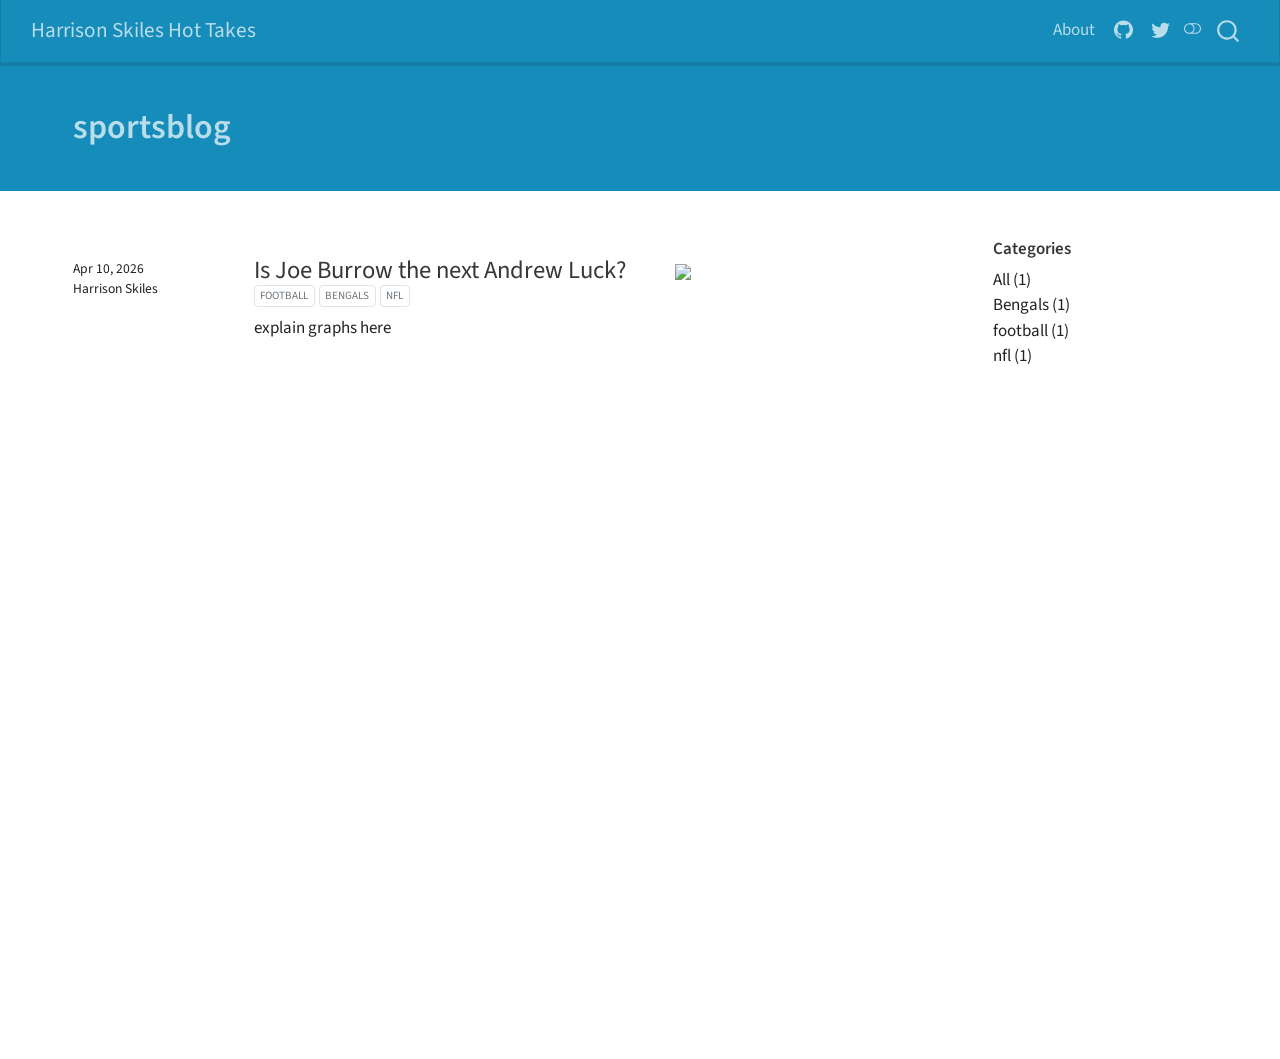
==== commit 2c0ae437: "Update" ====
--- a/index.html
+++ b/index.html
@@ -2,13 +2,16 @@
 <html xmlns="http://www.w3.org/1999/xhtml" lang="en" xml:lang="en"><head>
 
 <meta charset="utf-8">
-<meta name="generator" content="quarto-1.8.25">
+<meta name="generator" content="quarto-1.9.36">
 
 <meta name="viewport" content="width=device-width, initial-scale=1.0, user-scalable=yes">
 
 
 <title>sportsblog – Harrison Skiles Hot Takes</title>
 <style>
+/* Default styles provided by pandoc.
+** See https://pandoc.org/MANUAL.html#variables-for-html for config info.
+*/
 code{white-space: pre-wrap;}
 span.smallcaps{font-variant: small-caps;}
 div.columns{display: flex; gap: min(4vw, 1.5em);}
@@ -35,19 +38,18 @@
 <script src="site_libs/quarto-listing/quarto-listing.js"></script>
 <script src="site_libs/quarto-html/quarto.js" type="module"></script>
 <script src="site_libs/quarto-html/tabsets/tabsets.js" type="module"></script>
-<script src="site_libs/quarto-html/axe/axe-check.js" type="module"></script>
 <script src="site_libs/quarto-html/popper.min.js"></script>
 <script src="site_libs/quarto-html/tippy.umd.min.js"></script>
 <script src="site_libs/quarto-html/anchor.min.js"></script>
 <link href="site_libs/quarto-html/tippy.css" rel="stylesheet">
-<link href="site_libs/quarto-html/quarto-syntax-highlighting-7b89279ff1a6dce999919e0e67d4d9ec.css" rel="stylesheet" class="quarto-color-scheme" id="quarto-text-highlighting-styles">
-<link href="site_libs/quarto-html/quarto-syntax-highlighting-dark-707d8167ce6003fca903bfe2be84ab7f.css" rel="stylesheet" class="quarto-color-scheme quarto-color-alternate" id="quarto-text-highlighting-styles">
-<link href="site_libs/quarto-html/quarto-syntax-highlighting-7b89279ff1a6dce999919e0e67d4d9ec.css" rel="stylesheet" class="quarto-color-scheme-extra" id="quarto-text-highlighting-styles">
+<link href="site_libs/quarto-html/quarto-syntax-highlighting-845c23b38eaddc0f92fda52bfe77a8c8.css" rel="stylesheet" class="quarto-color-scheme" id="quarto-text-highlighting-styles">
+<link href="site_libs/quarto-html/quarto-syntax-highlighting-dark-f418161beb48e0141c760e455f12af2c.css" rel="stylesheet" class="quarto-color-scheme quarto-color-alternate" id="quarto-text-highlighting-styles">
+<link href="site_libs/quarto-html/quarto-syntax-highlighting-845c23b38eaddc0f92fda52bfe77a8c8.css" rel="stylesheet" class="quarto-color-scheme-extra" id="quarto-text-highlighting-styles">
 <script src="site_libs/bootstrap/bootstrap.min.js"></script>
 <link href="site_libs/bootstrap/bootstrap-icons.css" rel="stylesheet">
-<link href="site_libs/bootstrap/bootstrap-051849a2a1e0f68eed7367b8dc269a5d.min.css" rel="stylesheet" append-hash="true" class="quarto-color-scheme" id="quarto-bootstrap" data-mode="light">
-<link href="site_libs/bootstrap/bootstrap-dark-1e331284f2732624e1aaac149c455d23.min.css" rel="stylesheet" append-hash="true" class="quarto-color-scheme quarto-color-alternate" id="quarto-bootstrap" data-mode="light">
-<link href="site_libs/bootstrap/bootstrap-051849a2a1e0f68eed7367b8dc269a5d.min.css" rel="stylesheet" append-hash="true" class="quarto-color-scheme-extra" id="quarto-bootstrap" data-mode="light">
+<link href="site_libs/bootstrap/bootstrap-267efaf477eec0fe62d4fb3579b721f4.min.css" rel="stylesheet" append-hash="true" class="quarto-color-scheme" id="quarto-bootstrap" data-mode="light">
+<link href="site_libs/bootstrap/bootstrap-dark-83aa922c66320fb2466ab483cafd95a8.min.css" rel="stylesheet" append-hash="true" class="quarto-color-scheme quarto-color-alternate" id="quarto-bootstrap" data-mode="light">
+<link href="site_libs/bootstrap/bootstrap-267efaf477eec0fe62d4fb3579b721f4.min.css" rel="stylesheet" append-hash="true" class="quarto-color-scheme-extra" id="quarto-bootstrap" data-mode="light">
 <script id="quarto-search-options" type="application/json">{
   "location": "navbar",
   "copy-button": false,
@@ -106,7 +108,7 @@
   </script>
 
   <script src="https://cdnjs.cloudflare.com/polyfill/v3/polyfill.min.js?features=es6"></script>
-  <script src="https://cdn.jsdelivr.net/npm/mathjax@3/es5/tex-chtml-full.js" type="text/javascript"></script>
+  <script defer="" src="https://cdn.jsdelivr.net/npm/mathjax@3/es5/tex-chtml-full.js" type="text/javascript"></script>
 
 <script type="text/javascript">
 const typesetMath = (el) => {
@@ -307,8 +309,6 @@
     <nav class="navbar navbar-expand-lg " data-bs-theme="dark">
       <div class="navbar-container container-fluid">
       <div class="navbar-brand-container mx-auto">
-    <a href="./index.html" class="navbar-brand navbar-brand-logo">
-    </a>
     <a class="navbar-brand" href="./index.html">
     <span class="navbar-title">Harrison Skiles Hot Takes</span>
     </a>
@@ -363,7 +363,7 @@
 <!-- margin-sidebar -->
     <div id="quarto-margin-sidebar" class="sidebar margin-sidebar">
         
-    <h5 class="quarto-listing-category-title">Categories</h5><div class="quarto-listing-category category-default"><div class="category" data-category="">All <span class="quarto-category-count">(1)</span></div><div class="category" data-category="Zm9vdGJhbGw=">football <span class="quarto-category-count">(1)</span></div><div class="category" data-category="aHVza2Vycw==">huskers <span class="quarto-category-count">(1)</span></div><div class="category" data-category="bmZs">nfl <span class="quarto-category-count">(1)</span></div></div></div>
+    <h5 class="quarto-listing-category-title">Categories</h5><div class="quarto-listing-category category-default"><div class="category" data-category="">All <span class="quarto-category-count">(1)</span></div><div class="category" data-category="QmVuZ2Fscw==">Bengals <span class="quarto-category-count">(1)</span></div><div class="category" data-category="Zm9vdGJhbGw=">football <span class="quarto-category-count">(1)</span></div><div class="category" data-category="bmZs">nfl <span class="quarto-category-count">(1)</span></div></div></div>
 <!-- main -->
 <main class="content quarto-banner-title-block column-page-left" id="quarto-document-content">
 
@@ -378,31 +378,31 @@
 
 <div class="quarto-listing quarto-listing-container-default" id="listing-listing">
 <div class="list quarto-listing-default">
-<div class="quarto-post image-right" data-index="0" data-categories="Zm9vdGJhbGwlMkNodXNrZXJzJTJDbmZs" data-listing-date-sort="1775797200000" data-listing-file-modified-sort="1775000383037" data-listing-date-modified-sort="NaN" data-listing-reading-time-sort="1" data-listing-word-count-sort="30">
-<div class="thumbnail"><a href="./posts/ncaa-football-huskers-nfl/index.html" class="no-external">
-
-<img loading="lazy" src="./posts/ncaa-football-huskers-nfl/image.png" class="thumbnail-image">
+<div class="quarto-post image-right" data-index="0" data-categories="Zm9vdGJhbGwlMkNCZW5nYWxzJTJDbmZs" data-listing-date-sort="1775797200000" data-listing-file-modified-sort="1775842296517" data-listing-date-modified-sort="NaN" data-listing-reading-time-sort="4" data-listing-word-count-sort="747">
+<div class="thumbnail"><a href="./posts/JbvsAL/index.html" class="no-external">
+
+<img loading="lazy" src="./posts/JbvsAL/image.png" class="thumbnail-image">
 
 </a></div>
 <div class="body">
 <h3 class="no-anchor listing-title">
-<a href="./posts/ncaa-football-huskers-nfl/index.html" class="no-external">Who are the Nebraksa CornHuskers of the NFL</a>
+<a href="./posts/JbvsAL/index.html" class="no-external">Is Joe Burrow the next Andrew Luck?</a>
 </h3>
 <div class="listing-categories">
 
 <div class="listing-category" onclick="window.quartoListingCategory('Zm9vdGJhbGw='); return false;">football</div>
 
-<div class="listing-category" onclick="window.quartoListingCategory('aHVza2Vycw=='); return false;">huskers</div>
+<div class="listing-category" onclick="window.quartoListingCategory('QmVuZ2Fscw=='); return false;">Bengals</div>
 
 <div class="listing-category" onclick="window.quartoListingCategory('bmZs'); return false;">nfl</div>
 
 </div>
-<div class="delink listing-description"><a href="./posts/ncaa-football-huskers-nfl/index.html" class="no-external">
-Every football team I have ever cheered for sucked. In highschool we barely won any games. I have been a Husskers fan for life as well as a Bengals fan.
+<div class="delink listing-description"><a href="./posts/JbvsAL/index.html" class="no-external">
+explain graphs here
 </a></div>
 </div>
 <div class="metadata">
-<a href="./posts/ncaa-football-huskers-nfl/index.html" class="no-external">
+<a href="./posts/JbvsAL/index.html" class="no-external">
 <div class="listing-date">
 Apr 10, 2026
 </div>
--- a/site_libs/quarto-html/quarto-syntax-highlighting-845c23b38eaddc0f92fda52bfe77a8c8.css
+++ b/site_libs/quarto-html/quarto-syntax-highlighting-845c23b38eaddc0f92fda52bfe77a8c8.css
@@ -0,0 +1,236 @@
+/* quarto syntax highlight colors */
+:root {
+  --quarto-hl-ot-color: #003B4F;
+  --quarto-hl-at-color: #657422;
+  --quarto-hl-ss-color: #20794D;
+  --quarto-hl-an-color: #5E5E5E;
+  --quarto-hl-fu-color: #4758AB;
+  --quarto-hl-st-color: #20794D;
+  --quarto-hl-cf-color: #003B4F;
+  --quarto-hl-op-color: #5E5E5E;
+  --quarto-hl-er-color: #AD0000;
+  --quarto-hl-bn-color: #AD0000;
+  --quarto-hl-al-color: #AD0000;
+  --quarto-hl-va-color: #111111;
+  --quarto-hl-bu-color: inherit;
+  --quarto-hl-ex-color: inherit;
+  --quarto-hl-pp-color: #AD0000;
+  --quarto-hl-in-color: #5E5E5E;
+  --quarto-hl-vs-color: #20794D;
+  --quarto-hl-wa-color: #5E5E5E;
+  --quarto-hl-do-color: #5E5E5E;
+  --quarto-hl-im-color: #00769E;
+  --quarto-hl-ch-color: #20794D;
+  --quarto-hl-dt-color: #AD0000;
+  --quarto-hl-fl-color: #AD0000;
+  --quarto-hl-co-color: #5E5E5E;
+  --quarto-hl-cv-color: #5E5E5E;
+  --quarto-hl-cn-color: #8f5902;
+  --quarto-hl-sc-color: #5E5E5E;
+  --quarto-hl-dv-color: #AD0000;
+  --quarto-hl-kw-color: #003B4F;
+}
+
+/* other quarto variables */
+:root {
+  --quarto-font-monospace: SFMono-Regular, Menlo, Monaco, Consolas, "Liberation Mono", "Courier New", monospace;
+}
+
+/* syntax highlight based on Pandoc's rules */
+pre > code.sourceCode > span {
+  color: #003B4F;
+}
+
+code.sourceCode > span {
+  color: #003B4F;
+}
+
+div.sourceCode,
+div.sourceCode pre.sourceCode {
+  color: #003B4F;
+}
+
+/* Normal */
+code span {
+  color: #003B4F;
+}
+
+/* Alert */
+code span.al {
+  color: #AD0000;
+  font-style: inherit;
+}
+
+/* Annotation */
+code span.an {
+  color: #5E5E5E;
+  font-style: inherit;
+}
+
+/* Attribute */
+code span.at {
+  color: #657422;
+  font-style: inherit;
+}
+
+/* BaseN */
+code span.bn {
+  color: #AD0000;
+  font-style: inherit;
+}
+
+/* BuiltIn */
+code span.bu {
+  font-style: inherit;
+}
+
+/* ControlFlow */
+code span.cf {
+  color: #003B4F;
+  font-weight: bold;
+  font-style: inherit;
+}
+
+/* Char */
+code span.ch {
+  color: #20794D;
+  font-style: inherit;
+}
+
+/* Constant */
+code span.cn {
+  color: #8f5902;
+  font-style: inherit;
+}
+
+/* Comment */
+code span.co {
+  color: #5E5E5E;
+  font-style: inherit;
+}
+
+/* CommentVar */
+code span.cv {
+  color: #5E5E5E;
+  font-style: italic;
+}
+
+/* Documentation */
+code span.do {
+  color: #5E5E5E;
+  font-style: italic;
+}
+
+/* DataType */
+code span.dt {
+  color: #AD0000;
+  font-style: inherit;
+}
+
+/* DecVal */
+code span.dv {
+  color: #AD0000;
+  font-style: inherit;
+}
+
+/* Error */
+code span.er {
+  color: #AD0000;
+  font-style: inherit;
+}
+
+/* Extension */
+code span.ex {
+  font-style: inherit;
+}
+
+/* Float */
+code span.fl {
+  color: #AD0000;
+  font-style: inherit;
+}
+
+/* Function */
+code span.fu {
+  color: #4758AB;
+  font-style: inherit;
+}
+
+/* Import */
+code span.im {
+  color: #00769E;
+  font-style: inherit;
+}
+
+/* Information */
+code span.in {
+  color: #5E5E5E;
+  font-style: inherit;
+}
+
+/* Keyword */
+code span.kw {
+  color: #003B4F;
+  font-weight: bold;
+  font-style: inherit;
+}
+
+/* Operator */
+code span.op {
+  color: #5E5E5E;
+  font-style: inherit;
+}
+
+/* Other */
+code span.ot {
+  color: #003B4F;
+  font-style: inherit;
+}
+
+/* Preprocessor */
+code span.pp {
+  color: #AD0000;
+  font-style: inherit;
+}
+
+/* SpecialChar */
+code span.sc {
+  color: #5E5E5E;
+  font-style: inherit;
+}
+
+/* SpecialString */
+code span.ss {
+  color: #20794D;
+  font-style: inherit;
+}
+
+/* String */
+code span.st {
+  color: #20794D;
+  font-style: inherit;
+}
+
+/* Variable */
+code span.va {
+  color: #111111;
+  font-style: inherit;
+}
+
+/* VerbatimString */
+code span.vs {
+  color: #20794D;
+  font-style: inherit;
+}
+
+/* Warning */
+code span.wa {
+  color: #5E5E5E;
+  font-style: italic;
+}
+
+.prevent-inlining {
+  content: "</";
+}
+
+/*# sourceMappingURL=ac89f0bb514bba72461919f78549e31c.css.map */
--- a/site_libs/quarto-html/quarto-syntax-highlighting-dark-f418161beb48e0141c760e455f12af2c.css
+++ b/site_libs/quarto-html/quarto-syntax-highlighting-dark-f418161beb48e0141c760e455f12af2c.css
@@ -0,0 +1,219 @@
+/* quarto syntax highlight colors */
+:root {
+  --quarto-hl-al-color: #f07178;
+  --quarto-hl-an-color: #d4d0ab;
+  --quarto-hl-at-color: #00e0e0;
+  --quarto-hl-bn-color: #d4d0ab;
+  --quarto-hl-bu-color: #abe338;
+  --quarto-hl-ch-color: #abe338;
+  --quarto-hl-co-color: #f8f8f2;
+  --quarto-hl-cv-color: #ffd700;
+  --quarto-hl-cn-color: #ffd700;
+  --quarto-hl-cf-color: #ffa07a;
+  --quarto-hl-dt-color: #ffa07a;
+  --quarto-hl-dv-color: #d4d0ab;
+  --quarto-hl-do-color: #f8f8f2;
+  --quarto-hl-er-color: #f07178;
+  --quarto-hl-ex-color: #00e0e0;
+  --quarto-hl-fl-color: #d4d0ab;
+  --quarto-hl-fu-color: #ffa07a;
+  --quarto-hl-im-color: #abe338;
+  --quarto-hl-in-color: #d4d0ab;
+  --quarto-hl-kw-color: #ffa07a;
+  --quarto-hl-op-color: #ffa07a;
+  --quarto-hl-ot-color: #00e0e0;
+  --quarto-hl-pp-color: #dcc6e0;
+  --quarto-hl-re-color: #00e0e0;
+  --quarto-hl-sc-color: #abe338;
+  --quarto-hl-ss-color: #abe338;
+  --quarto-hl-st-color: #abe338;
+  --quarto-hl-va-color: #00e0e0;
+  --quarto-hl-vs-color: #abe338;
+  --quarto-hl-wa-color: #dcc6e0;
+}
+
+/* other quarto variables */
+:root {
+  --quarto-font-monospace: SFMono-Regular, Menlo, Monaco, Consolas, "Liberation Mono", "Courier New", monospace;
+}
+
+/* syntax highlight based on Pandoc's rules */
+pre > code.sourceCode > span {
+  color: #f8f8f2;
+}
+
+code.sourceCode > span {
+  color: #f8f8f2;
+}
+
+div.sourceCode,
+div.sourceCode pre.sourceCode {
+  color: #f8f8f2;
+}
+
+/* Normal */
+code span {
+  color: #f8f8f2;
+}
+
+/* Alert */
+code span.al {
+  color: #f07178;
+}
+
+/* Annotation */
+code span.an {
+  color: #d4d0ab;
+}
+
+/* Attribute */
+code span.at {
+  color: #00e0e0;
+}
+
+/* BaseN */
+code span.bn {
+  color: #d4d0ab;
+}
+
+/* BuiltIn */
+code span.bu {
+  color: #abe338;
+}
+
+/* ControlFlow */
+code span.cf {
+  font-weight: bold;
+  color: #ffa07a;
+}
+
+/* Char */
+code span.ch {
+  color: #abe338;
+}
+
+/* Constant */
+code span.cn {
+  color: #ffd700;
+}
+
+/* Comment */
+code span.co {
+  font-style: italic;
+  color: #f8f8f2;
+}
+
+/* CommentVar */
+code span.cv {
+  color: #ffd700;
+}
+
+/* Documentation */
+code span.do {
+  color: #f8f8f2;
+}
+
+/* DataType */
+code span.dt {
+  color: #ffa07a;
+}
+
+/* DecVal */
+code span.dv {
+  color: #d4d0ab;
+}
+
+/* Error */
+code span.er {
+  color: #f07178;
+  text-decoration: underline;
+}
+
+/* Extension */
+code span.ex {
+  font-weight: bold;
+  color: #00e0e0;
+}
+
+/* Float */
+code span.fl {
+  color: #d4d0ab;
+}
+
+/* Function */
+code span.fu {
+  color: #ffa07a;
+}
+
+/* Import */
+code span.im {
+  color: #abe338;
+}
+
+/* Information */
+code span.in {
+  color: #d4d0ab;
+}
+
+/* Keyword */
+code span.kw {
+  font-weight: bold;
+  color: #ffa07a;
+}
+
+/* Operator */
+code span.op {
+  color: #ffa07a;
+}
+
+/* Other */
+code span.ot {
+  color: #00e0e0;
+}
+
+/* Preprocessor */
+code span.pp {
+  color: #dcc6e0;
+}
+
+/* RegionMarker */
+code span.re {
+  background-color: #f8f8f2;
+  color: #00e0e0;
+}
+
+/* SpecialChar */
+code span.sc {
+  color: #abe338;
+}
+
+/* SpecialString */
+code span.ss {
+  color: #abe338;
+}
+
+/* String */
+code span.st {
+  color: #abe338;
+}
+
+/* Variable */
+code span.va {
+  color: #00e0e0;
+}
+
+/* VerbatimString */
+code span.vs {
+  color: #abe338;
+}
+
+/* Warning */
+code span.wa {
+  color: #dcc6e0;
+}
+
+.prevent-inlining {
+  content: "</";
+}
+
+/*# sourceMappingURL=378c2a0cc31455d06730fbe37c8f3789.css.map */
--- a/site_libs/quarto-html/quarto-syntax-highlighting-845c23b38eaddc0f92fda52bfe77a8c8.css
+++ b/site_libs/quarto-html/quarto-syntax-highlighting-845c23b38eaddc0f92fda52bfe77a8c8.css
@@ -0,0 +1,236 @@
+/* quarto syntax highlight colors */
+:root {
+  --quarto-hl-ot-color: #003B4F;
+  --quarto-hl-at-color: #657422;
+  --quarto-hl-ss-color: #20794D;
+  --quarto-hl-an-color: #5E5E5E;
+  --quarto-hl-fu-color: #4758AB;
+  --quarto-hl-st-color: #20794D;
+  --quarto-hl-cf-color: #003B4F;
+  --quarto-hl-op-color: #5E5E5E;
+  --quarto-hl-er-color: #AD0000;
+  --quarto-hl-bn-color: #AD0000;
+  --quarto-hl-al-color: #AD0000;
+  --quarto-hl-va-color: #111111;
+  --quarto-hl-bu-color: inherit;
+  --quarto-hl-ex-color: inherit;
+  --quarto-hl-pp-color: #AD0000;
+  --quarto-hl-in-color: #5E5E5E;
+  --quarto-hl-vs-color: #20794D;
+  --quarto-hl-wa-color: #5E5E5E;
+  --quarto-hl-do-color: #5E5E5E;
+  --quarto-hl-im-color: #00769E;
+  --quarto-hl-ch-color: #20794D;
+  --quarto-hl-dt-color: #AD0000;
+  --quarto-hl-fl-color: #AD0000;
+  --quarto-hl-co-color: #5E5E5E;
+  --quarto-hl-cv-color: #5E5E5E;
+  --quarto-hl-cn-color: #8f5902;
+  --quarto-hl-sc-color: #5E5E5E;
+  --quarto-hl-dv-color: #AD0000;
+  --quarto-hl-kw-color: #003B4F;
+}
+
+/* other quarto variables */
+:root {
+  --quarto-font-monospace: SFMono-Regular, Menlo, Monaco, Consolas, "Liberation Mono", "Courier New", monospace;
+}
+
+/* syntax highlight based on Pandoc's rules */
+pre > code.sourceCode > span {
+  color: #003B4F;
+}
+
+code.sourceCode > span {
+  color: #003B4F;
+}
+
+div.sourceCode,
+div.sourceCode pre.sourceCode {
+  color: #003B4F;
+}
+
+/* Normal */
+code span {
+  color: #003B4F;
+}
+
+/* Alert */
+code span.al {
+  color: #AD0000;
+  font-style: inherit;
+}
+
+/* Annotation */
+code span.an {
+  color: #5E5E5E;
+  font-style: inherit;
+}
+
+/* Attribute */
+code span.at {
+  color: #657422;
+  font-style: inherit;
+}
+
+/* BaseN */
+code span.bn {
+  color: #AD0000;
+  font-style: inherit;
+}
+
+/* BuiltIn */
+code span.bu {
+  font-style: inherit;
+}
+
+/* ControlFlow */
+code span.cf {
+  color: #003B4F;
+  font-weight: bold;
+  font-style: inherit;
+}
+
+/* Char */
+code span.ch {
+  color: #20794D;
+  font-style: inherit;
+}
+
+/* Constant */
+code span.cn {
+  color: #8f5902;
+  font-style: inherit;
+}
+
+/* Comment */
+code span.co {
+  color: #5E5E5E;
+  font-style: inherit;
+}
+
+/* CommentVar */
+code span.cv {
+  color: #5E5E5E;
+  font-style: italic;
+}
+
+/* Documentation */
+code span.do {
+  color: #5E5E5E;
+  font-style: italic;
+}
+
+/* DataType */
+code span.dt {
+  color: #AD0000;
+  font-style: inherit;
+}
+
+/* DecVal */
+code span.dv {
+  color: #AD0000;
+  font-style: inherit;
+}
+
+/* Error */
+code span.er {
+  color: #AD0000;
+  font-style: inherit;
+}
+
+/* Extension */
+code span.ex {
+  font-style: inherit;
+}
+
+/* Float */
+code span.fl {
+  color: #AD0000;
+  font-style: inherit;
+}
+
+/* Function */
+code span.fu {
+  color: #4758AB;
+  font-style: inherit;
+}
+
+/* Import */
+code span.im {
+  color: #00769E;
+  font-style: inherit;
+}
+
+/* Information */
+code span.in {
+  color: #5E5E5E;
+  font-style: inherit;
+}
+
+/* Keyword */
+code span.kw {
+  color: #003B4F;
+  font-weight: bold;
+  font-style: inherit;
+}
+
+/* Operator */
+code span.op {
+  color: #5E5E5E;
+  font-style: inherit;
+}
+
+/* Other */
+code span.ot {
+  color: #003B4F;
+  font-style: inherit;
+}
+
+/* Preprocessor */
+code span.pp {
+  color: #AD0000;
+  font-style: inherit;
+}
+
+/* SpecialChar */
+code span.sc {
+  color: #5E5E5E;
+  font-style: inherit;
+}
+
+/* SpecialString */
+code span.ss {
+  color: #20794D;
+  font-style: inherit;
+}
+
+/* String */
+code span.st {
+  color: #20794D;
+  font-style: inherit;
+}
+
+/* Variable */
+code span.va {
+  color: #111111;
+  font-style: inherit;
+}
+
+/* VerbatimString */
+code span.vs {
+  color: #20794D;
+  font-style: inherit;
+}
+
+/* Warning */
+code span.wa {
+  color: #5E5E5E;
+  font-style: italic;
+}
+
+.prevent-inlining {
+  content: "</";
+}
+
+/*# sourceMappingURL=ac89f0bb514bba72461919f78549e31c.css.map */
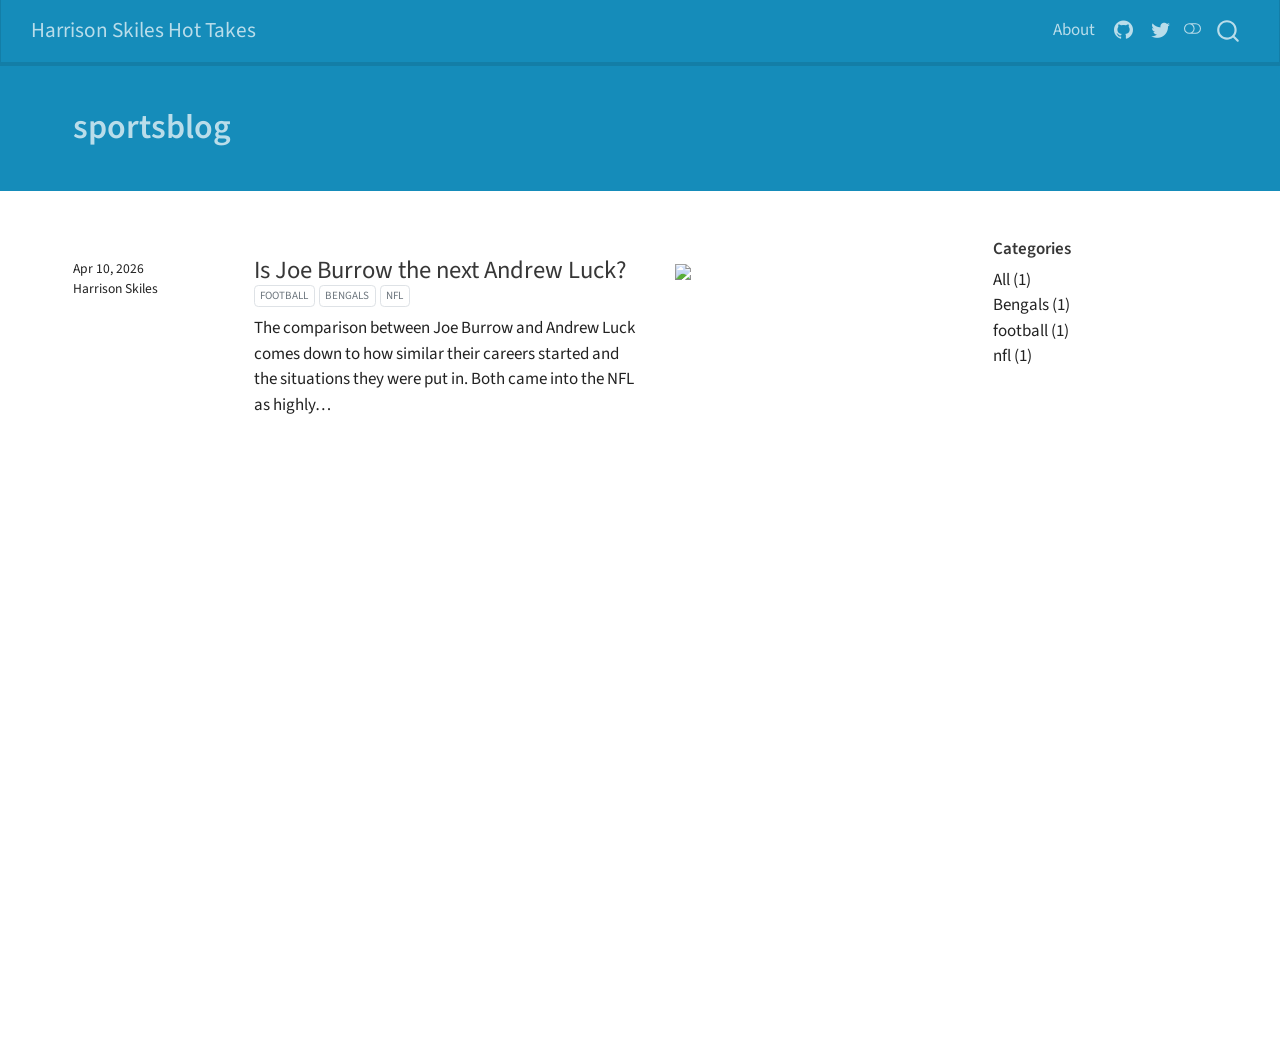
==== commit d7cda714: "mainpage" ====
--- a/index.html
+++ b/index.html
@@ -378,7 +378,7 @@
 
 <div class="quarto-listing quarto-listing-container-default" id="listing-listing">
 <div class="list quarto-listing-default">
-<div class="quarto-post image-right" data-index="0" data-categories="Zm9vdGJhbGwlMkNCZW5nYWxzJTJDbmZs" data-listing-date-sort="1775797200000" data-listing-file-modified-sort="1775842296517" data-listing-date-modified-sort="NaN" data-listing-reading-time-sort="4" data-listing-word-count-sort="747">
+<div class="quarto-post image-right" data-index="0" data-categories="Zm9vdGJhbGwlMkNCZW5nYWxzJTJDbmZs" data-listing-date-sort="1775797200000" data-listing-file-modified-sort="1775842703903" data-listing-date-modified-sort="NaN" data-listing-reading-time-sort="5" data-listing-word-count-sort="843">
 <div class="thumbnail"><a href="./posts/JbvsAL/index.html" class="no-external">
 
 <img loading="lazy" src="./posts/JbvsAL/image.png" class="thumbnail-image">
@@ -398,7 +398,7 @@
 
 </div>
 <div class="delink listing-description"><a href="./posts/JbvsAL/index.html" class="no-external">
-explain graphs here
+The comparison between Joe Burrow and Andrew Luck comes down to how similar their careers started and the situations they were put in. Both came into the NFL as highly…
 </a></div>
 </div>
 <div class="metadata">
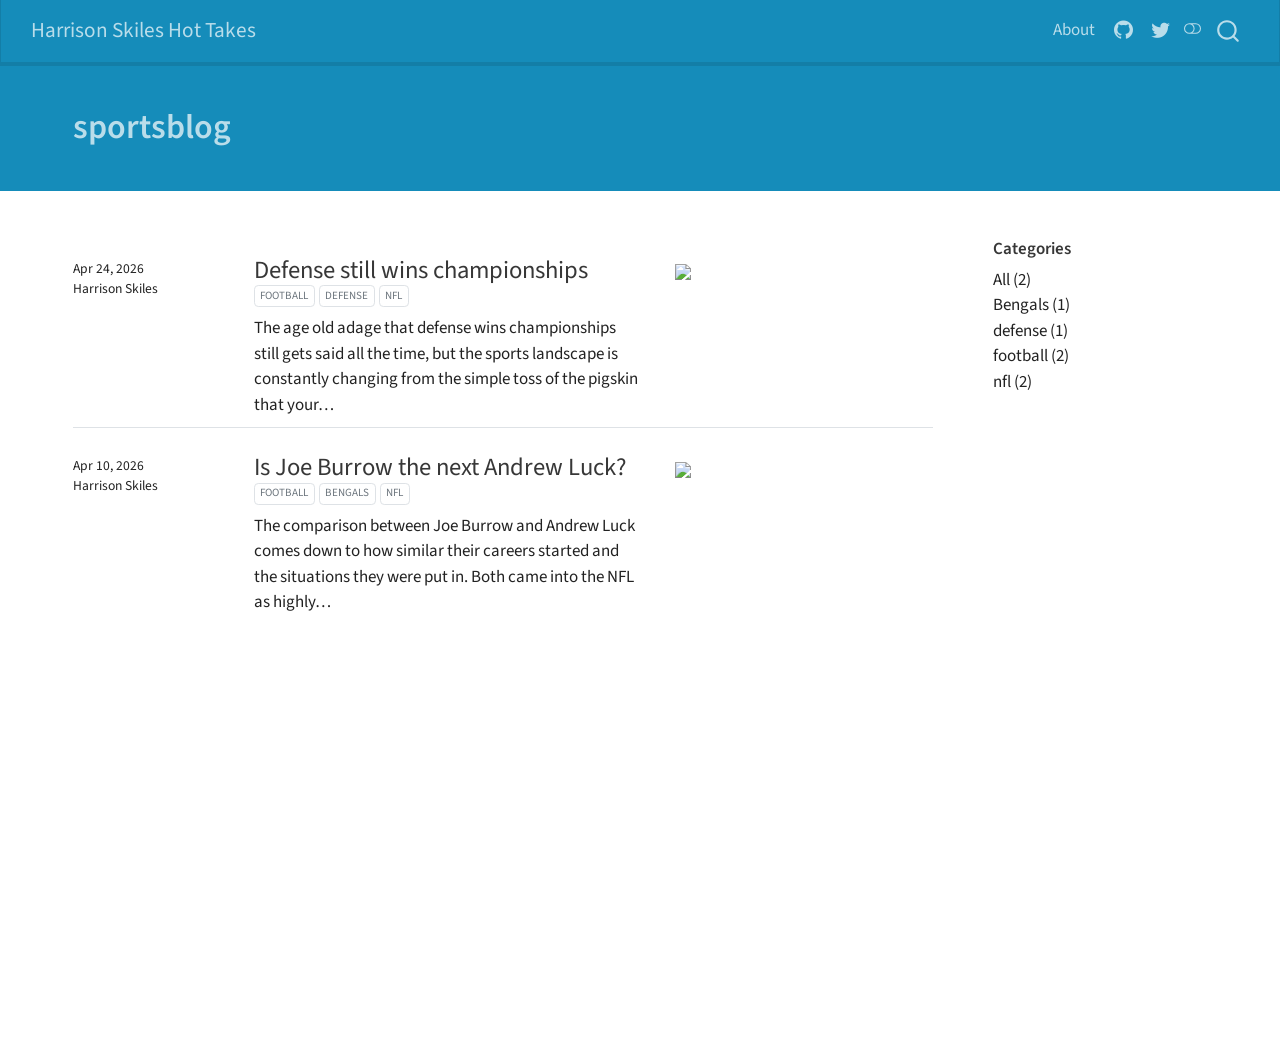
==== commit 67b383af: "update2 update" ====
--- a/index.html
+++ b/index.html
@@ -363,7 +363,7 @@
 <!-- margin-sidebar -->
     <div id="quarto-margin-sidebar" class="sidebar margin-sidebar">
         
-    <h5 class="quarto-listing-category-title">Categories</h5><div class="quarto-listing-category category-default"><div class="category" data-category="">All <span class="quarto-category-count">(1)</span></div><div class="category" data-category="QmVuZ2Fscw==">Bengals <span class="quarto-category-count">(1)</span></div><div class="category" data-category="Zm9vdGJhbGw=">football <span class="quarto-category-count">(1)</span></div><div class="category" data-category="bmZs">nfl <span class="quarto-category-count">(1)</span></div></div></div>
+    <h5 class="quarto-listing-category-title">Categories</h5><div class="quarto-listing-category category-default"><div class="category" data-category="">All <span class="quarto-category-count">(2)</span></div><div class="category" data-category="QmVuZ2Fscw==">Bengals <span class="quarto-category-count">(1)</span></div><div class="category" data-category="ZGVmZW5zZQ==">defense <span class="quarto-category-count">(1)</span></div><div class="category" data-category="Zm9vdGJhbGw=">football <span class="quarto-category-count">(2)</span></div><div class="category" data-category="bmZs">nfl <span class="quarto-category-count">(2)</span></div></div></div>
 <!-- main -->
 <main class="content quarto-banner-title-block column-page-left" id="quarto-document-content">
 
@@ -378,7 +378,41 @@
 
 <div class="quarto-listing quarto-listing-container-default" id="listing-listing">
 <div class="list quarto-listing-default">
-<div class="quarto-post image-right" data-index="0" data-categories="Zm9vdGJhbGwlMkNCZW5nYWxzJTJDbmZs" data-listing-date-sort="1775797200000" data-listing-file-modified-sort="1775842703903" data-listing-date-modified-sort="NaN" data-listing-reading-time-sort="5" data-listing-word-count-sort="843">
+<div class="quarto-post image-right" data-index="0" data-categories="Zm9vdGJhbGwlMkNkZWZlbnNlJTJDbmZs" data-listing-date-sort="1777006800000" data-listing-file-modified-sort="1777253358248" data-listing-date-modified-sort="NaN" data-listing-reading-time-sort="10" data-listing-word-count-sort="1809">
+<div class="thumbnail"><a href="./posts/defense/index.html" class="no-external">
+
+<img loading="lazy" src="./posts/defense/image.png" class="thumbnail-image">
+
+</a></div>
+<div class="body">
+<h3 class="no-anchor listing-title">
+<a href="./posts/defense/index.html" class="no-external">Defense still wins championships</a>
+</h3>
+<div class="listing-categories">
+
+<div class="listing-category" onclick="window.quartoListingCategory('Zm9vdGJhbGw='); return false;">football</div>
+
+<div class="listing-category" onclick="window.quartoListingCategory('ZGVmZW5zZQ=='); return false;">defense</div>
+
+<div class="listing-category" onclick="window.quartoListingCategory('bmZs'); return false;">nfl</div>
+
+</div>
+<div class="delink listing-description"><a href="./posts/defense/index.html" class="no-external">
+The age old adage that defense wins championships still gets said all the time, but the sports landscape is constantly changing from the simple toss of the pigskin that your…
+</a></div>
+</div>
+<div class="metadata">
+<a href="./posts/defense/index.html" class="no-external">
+<div class="listing-date">
+Apr 24, 2026
+</div>
+<div class="listing-author">
+Harrison Skiles
+</div>
+</a>
+</div>
+</div>
+<div class="quarto-post image-right" data-index="1" data-categories="Zm9vdGJhbGwlMkNCZW5nYWxzJTJDbmZs" data-listing-date-sort="1775797200000" data-listing-file-modified-sort="1777059880243" data-listing-date-modified-sort="NaN" data-listing-reading-time-sort="4" data-listing-word-count-sort="777">
 <div class="thumbnail"><a href="./posts/JbvsAL/index.html" class="no-external">
 
 <img loading="lazy" src="./posts/JbvsAL/image.png" class="thumbnail-image">
